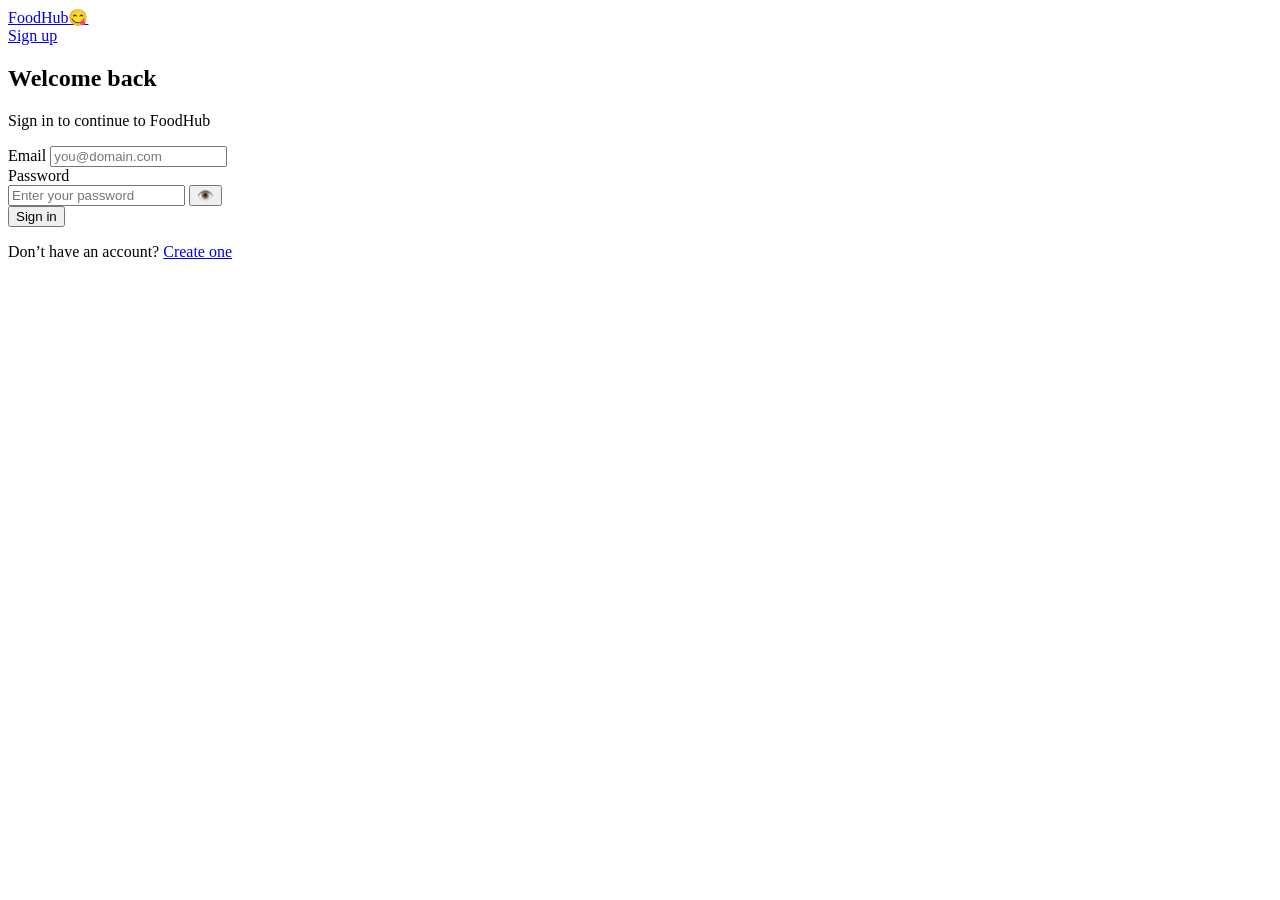
==== food-system/src/main/resources/templates/login.html @ 08680e71 "Added Authentication" ====
<!doctype html>
<html lang="en">
<head>
  <meta charset="utf-8">
  <meta name="viewport" content="width=device-width,initial-scale=1">
  <title>FoodHub😋 — Login</title>
  <link rel="stylesheet" href="styles.css">
</head>
<body>
  <nav class="navbar">
    <div class="container nav-inner">
      <a class="logo" href="login.html">FoodHub😋</a>
      <div class="nav-links">
        <a href="signup.html" class="btn btn-ghost">Sign up</a>
      </div>
    </div>
  </nav>

  <main class="auth-page">
    <div class="auth-card">
      <h2>Welcome back</h2>
      <p class="muted">Sign in to continue to FoodHub</p>

      <form id="loginForm" novalidate>
        <div class="field">
          <label for="loginEmail">Email</label>
          <input id="loginEmail" name="email" type="email" placeholder="you@domain.com" required>
          <small class="error" data-for="loginEmail"></small>
        </div>

        <div class="field">
          <label for="loginPassword">Password</label>
          <div class="password-wrap">
            <input id="loginPassword" name="password" type="password" placeholder="Enter your password" required>
            <button type="button" class="toggle-pw" aria-label="Show password">👁️</button>
          </div>
          <small class="error" data-for="loginPassword"></small>
        </div>

        <div class="field actions">
          <button id="loginBtn" class="btn btn-primary" type="submit">Sign in</button>
        </div>

        <p class="muted center">
          Don’t have an account?
          <a href="signup.html">Create one</a>
        </p>
      </form>
    </div>
  </main>

  <script src="script.js"></script>
</body>
</html>
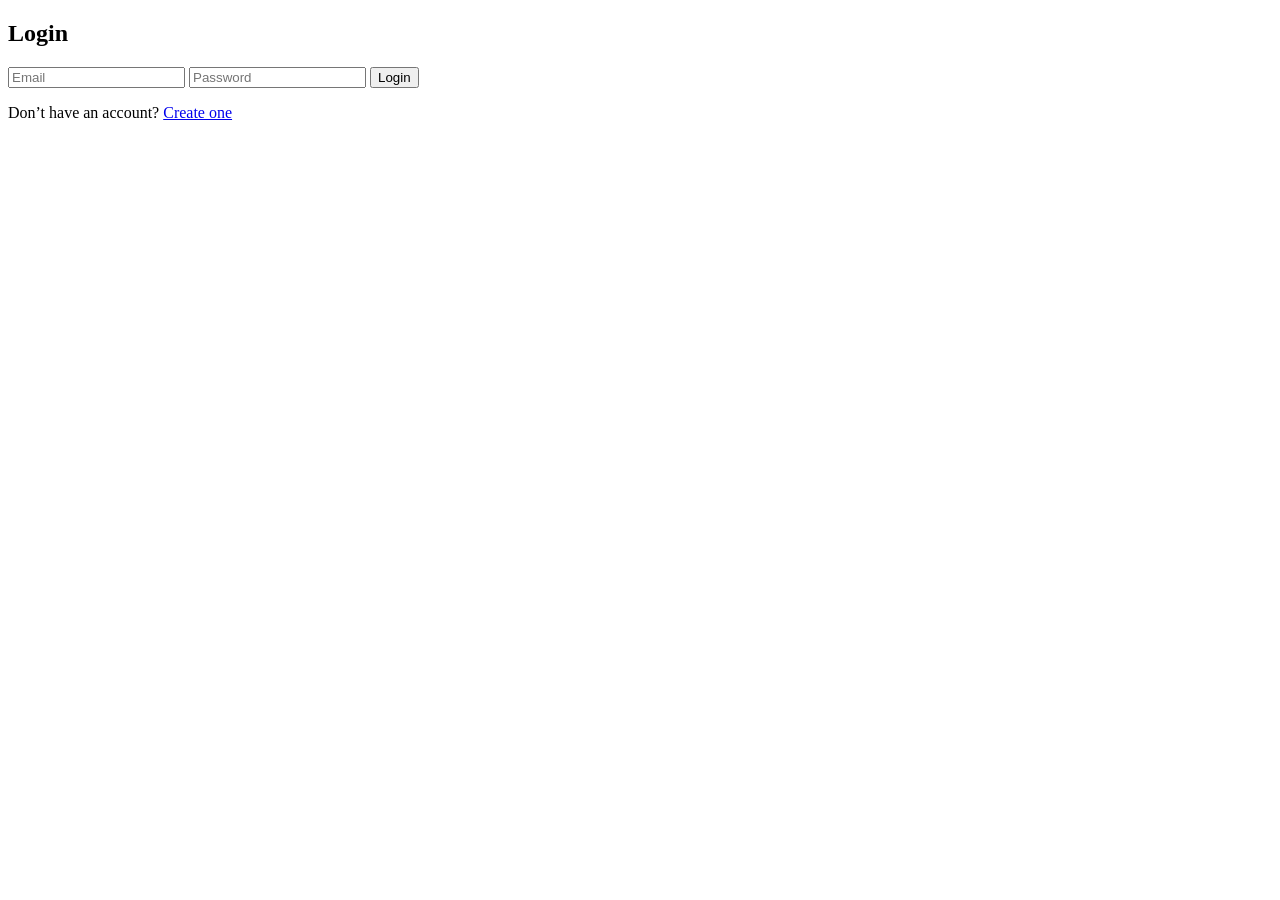
==== commit 4c808093: "Authentication integrated" ====
--- a/food-system/src/main/resources/templates/login.html
+++ b/food-system/src/main/resources/templates/login.html
@@ -1,54 +1,25 @@
-<!doctype html>
+<!DOCTYPE html>
 <html lang="en">
 <head>
-  <meta charset="utf-8">
-  <meta name="viewport" content="width=device-width,initial-scale=1">
-  <title>FoodHub😋 — Login</title>
-  <link rel="stylesheet" href="styles.css">
+  <meta charset="UTF-8">
+  <title>Login</title>
+  <link rel="stylesheet" href="style.css">
+  <script defer src="script.js"></script>
 </head>
 <body>
-  <nav class="navbar">
-    <div class="container nav-inner">
-      <a class="logo" href="login.html">FoodHub😋</a>
-      <div class="nav-links">
-        <a href="signup.html" class="btn btn-ghost">Sign up</a>
-      </div>
-    </div>
-  </nav>
 
-  <main class="auth-page">
-    <div class="auth-card">
-      <h2>Welcome back</h2>
-      <p class="muted">Sign in to continue to FoodHub</p>
+  <div class="container">
+    <h2>Login</h2>
 
-      <form id="loginForm" novalidate>
-        <div class="field">
-          <label for="loginEmail">Email</label>
-          <input id="loginEmail" name="email" type="email" placeholder="you@domain.com" required>
-          <small class="error" data-for="loginEmail"></small>
-        </div>
+    <form id="loginForm">
+      <input type="email" id="loginEmail" placeholder="Email" required>
+      <input type="password" id="loginPassword" placeholder="Password" required>
 
-        <div class="field">
-          <label for="loginPassword">Password</label>
-          <div class="password-wrap">
-            <input id="loginPassword" name="password" type="password" placeholder="Enter your password" required>
-            <button type="button" class="toggle-pw" aria-label="Show password">👁️</button>
-          </div>
-          <small class="error" data-for="loginPassword"></small>
-        </div>
+      <button type="submit">Login</button>
+    </form>
 
-        <div class="field actions">
-          <button id="loginBtn" class="btn btn-primary" type="submit">Sign in</button>
-        </div>
+    <p>Don’t have an account? <a href="register.html">Create one</a></p>
+  </div>
 
-        <p class="muted center">
-          Don’t have an account?
-          <a href="signup.html">Create one</a>
-        </p>
-      </form>
-    </div>
-  </main>
-
-  <script src="script.js"></script>
 </body>
 </html>
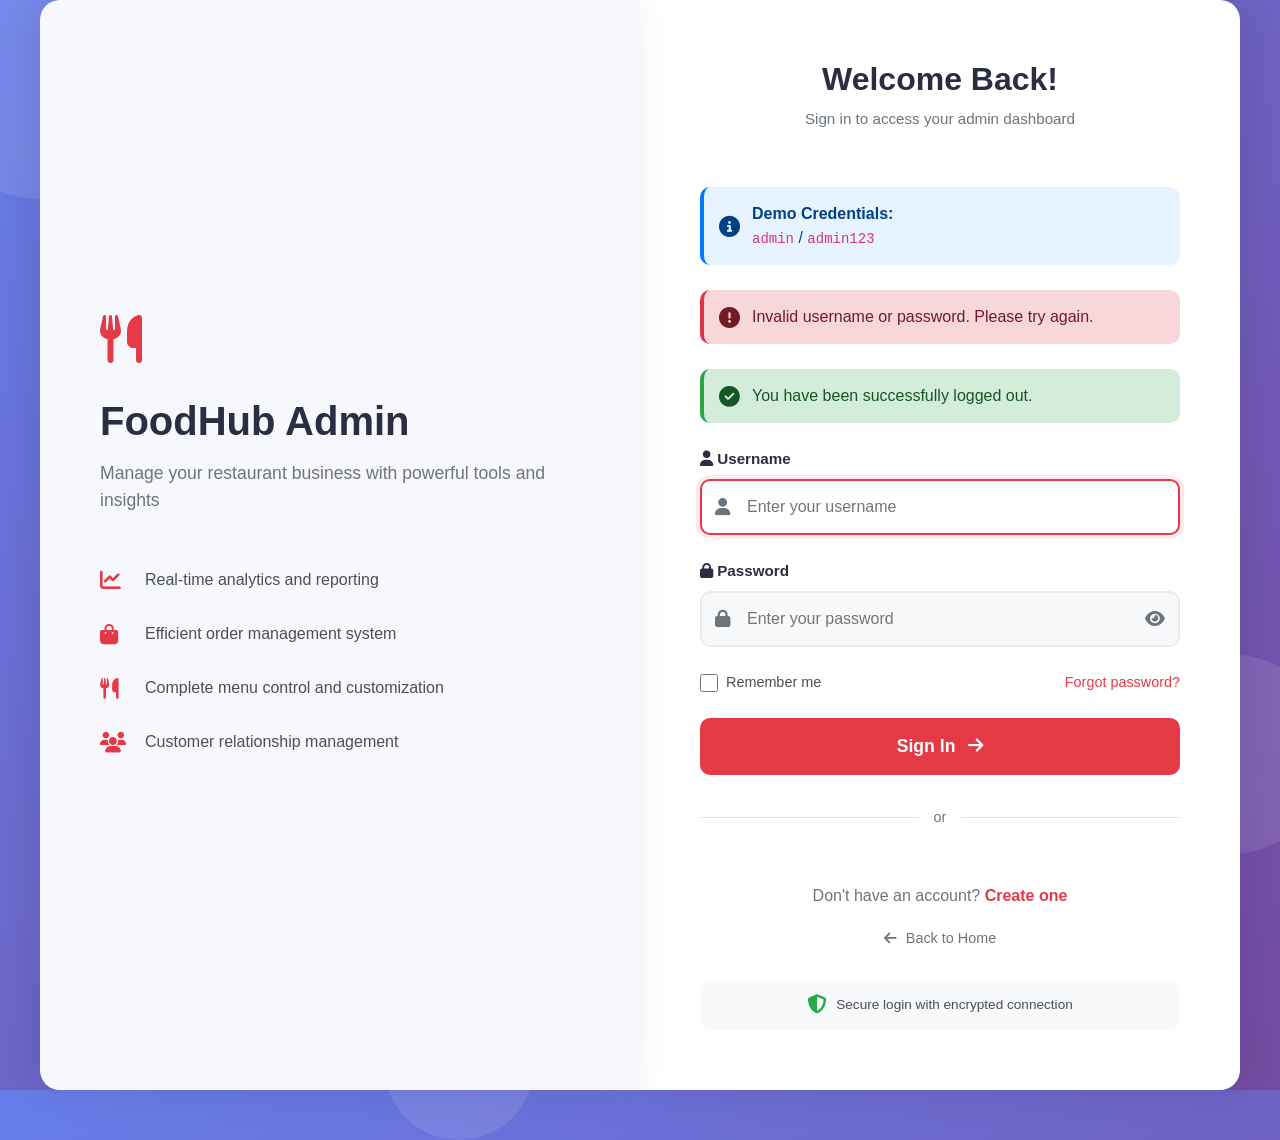
==== commit e4243e69: "Chnages to admin and menu management system by issa and cedric" ====
--- a/food-system/src/main/resources/templates/login.html
+++ b/food-system/src/main/resources/templates/login.html
@@ -1,25 +1,657 @@
-<!DOCTYPE html>
-<html lang="en">
+<!doctype html>
+<html lang="en" xmlns:th="http://www.thymeleaf.org">
 <head>
-  <meta charset="UTF-8">
-  <title>Login</title>
-  <link rel="stylesheet" href="style.css">
-  <script defer src="script.js"></script>
+  <meta charset="utf-8">
+  <meta name="viewport" content="width=device-width,initial-scale=1">
+  <title>FoodHub — Admin Login</title>
+  <link href="https://cdn.jsdelivr.net/npm/bootstrap@5.3.2/dist/css/bootstrap.min.css" rel="stylesheet">
+  <link href="https://cdnjs.cloudflare.com/ajax/libs/font-awesome/6.4.0/css/all.min.css" rel="stylesheet">
+  <style>
+    :root {
+      --primary-red: #e63946;
+      --primary-dark: #2b2d42;
+      --gradient-start: #667eea;
+      --gradient-end: #764ba2;
+    }
+
+    * {
+      margin: 0;
+      padding: 0;
+      box-sizing: border-box;
+    }
+
+    body {
+      font-family: 'Segoe UI', Tahoma, Geneva, Verdana, sans-serif;
+      min-height: 100vh;
+      display: flex;
+      background: linear-gradient(135deg, var(--gradient-start) 0%, var(--gradient-end) 100%);
+      position: relative;
+      overflow: hidden;
+    }
+
+    /* Animated background shapes */
+    .bg-shape {
+      position: absolute;
+      border-radius: 50%;
+      background: rgba(255, 255, 255, 0.1);
+      animation: float 20s infinite ease-in-out;
+    }
+
+    .shape1 {
+      width: 300px;
+      height: 300px;
+      top: -100px;
+      left: -100px;
+      animation-delay: 0s;
+    }
+
+    .shape2 {
+      width: 200px;
+      height: 200px;
+      top: 60%;
+      right: -50px;
+      animation-delay: 5s;
+    }
+
+    .shape3 {
+      width: 150px;
+      height: 150px;
+      bottom: -50px;
+      left: 30%;
+      animation-delay: 10s;
+    }
+
+    @keyframes float {
+      0%, 100% { transform: translateY(0) rotate(0deg); }
+      50% { transform: translateY(-30px) rotate(180deg); }
+    }
+
+    .login-container {
+      display: flex;
+      width: 100%;
+      max-width: 1200px;
+      margin: auto;
+      position: relative;
+      z-index: 10;
+    }
+
+    /* Left panel - Branding */
+    .brand-panel {
+      flex: 1;
+      background: rgba(255, 255, 255, 0.95);
+      backdrop-filter: blur(10px);
+      padding: 60px;
+      display: flex;
+      flex-direction: column;
+      justify-content: center;
+      border-radius: 20px 0 0 20px;
+      box-shadow: -10px 0 40px rgba(0, 0, 0, 0.1);
+    }
+
+    .brand-logo {
+      font-size: 3rem;
+      color: var(--primary-red);
+      margin-bottom: 20px;
+      animation: slideInLeft 0.8s ease-out;
+    }
+
+    .brand-title {
+      font-size: 2.5rem;
+      font-weight: 700;
+      color: var(--primary-dark);
+      margin-bottom: 15px;
+      animation: slideInLeft 0.8s ease-out 0.1s backwards;
+    }
+
+    .brand-subtitle {
+      font-size: 1.1rem;
+      color: #6c757d;
+      margin-bottom: 40px;
+      animation: slideInLeft 0.8s ease-out 0.2s backwards;
+    }
+
+    .features-list {
+      list-style: none;
+      padding: 0;
+    }
+
+    .features-list li {
+      padding: 15px 0;
+      display: flex;
+      align-items: center;
+      font-size: 1rem;
+      color: #495057;
+      animation: slideInLeft 0.8s ease-out backwards;
+    }
+
+    .features-list li:nth-child(1) { animation-delay: 0.3s; }
+    .features-list li:nth-child(2) { animation-delay: 0.4s; }
+    .features-list li:nth-child(3) { animation-delay: 0.5s; }
+    .features-list li:nth-child(4) { animation-delay: 0.6s; }
+
+    .features-list i {
+      color: var(--primary-red);
+      margin-right: 15px;
+      font-size: 1.3rem;
+      width: 30px;
+    }
+
+    @keyframes slideInLeft {
+      from {
+        opacity: 0;
+        transform: translateX(-30px);
+      }
+      to {
+        opacity: 1;
+        transform: translateX(0);
+      }
+    }
+
+    /* Right panel - Login form */
+    .login-panel {
+      flex: 1;
+      background: white;
+      padding: 60px;
+      display: flex;
+      flex-direction: column;
+      justify-content: center;
+      border-radius: 0 20px 20px 0;
+      box-shadow: 10px 0 40px rgba(0, 0, 0, 0.1);
+      animation: slideInRight 0.8s ease-out;
+    }
+
+    @keyframes slideInRight {
+      from {
+        opacity: 0;
+        transform: translateX(30px);
+      }
+      to {
+        opacity: 1;
+        transform: translateX(0);
+      }
+    }
+
+    .login-header {
+      text-align: center;
+      margin-bottom: 40px;
+    }
+
+    .login-header h2 {
+      font-size: 2rem;
+      font-weight: 700;
+      color: var(--primary-dark);
+      margin-bottom: 10px;
+    }
+
+    .login-header p {
+      color: #6c757d;
+      font-size: 0.95rem;
+    }
+
+    .alert-custom {
+      padding: 15px;
+      border-radius: 10px;
+      margin-bottom: 25px;
+      display: flex;
+      align-items: center;
+      animation: slideDown 0.4s ease-out;
+    }
+
+    @keyframes slideDown {
+      from {
+        opacity: 0;
+        transform: translateY(-10px);
+      }
+      to {
+        opacity: 1;
+        transform: translateY(0);
+      }
+    }
+
+    .alert-info {
+      background: #e7f3ff;
+      color: #004085;
+      border-left: 4px solid #007bff;
+    }
+
+    .alert-danger {
+      background: #f8d7da;
+      color: #721c24;
+      border-left: 4px solid #dc3545;
+    }
+
+    .alert-success {
+      background: #d4edda;
+      color: #155724;
+      border-left: 4px solid #28a745;
+    }
+
+    .alert-custom i {
+      font-size: 1.3rem;
+      margin-right: 12px;
+    }
+
+    .form-group {
+      margin-bottom: 25px;
+      position: relative;
+    }
+
+    .form-group label {
+      display: block;
+      margin-bottom: 8px;
+      color: var(--primary-dark);
+      font-weight: 600;
+      font-size: 0.95rem;
+    }
+
+    .input-wrapper {
+      position: relative;
+    }
+
+    .input-icon {
+      position: absolute;
+      left: 15px;
+      top: 50%;
+      transform: translateY(-50%);
+      color: #6c757d;
+      font-size: 1.1rem;
+    }
+
+    .form-control-custom {
+      width: 100%;
+      padding: 14px 15px 14px 45px;
+      border: 2px solid #e9ecef;
+      border-radius: 10px;
+      font-size: 1rem;
+      transition: all 0.3s ease;
+      background: #f8f9fa;
+    }
+
+    .form-control-custom:focus {
+      outline: none;
+      border-color: var(--primary-red);
+      background: white;
+      box-shadow: 0 0 0 4px rgba(230, 57, 70, 0.1);
+    }
+
+    .password-toggle {
+      position: absolute;
+      right: 15px;
+      top: 50%;
+      transform: translateY(-50%);
+      background: none;
+      border: none;
+      color: #6c757d;
+      cursor: pointer;
+      font-size: 1.1rem;
+      transition: color 0.3s;
+    }
+
+    .password-toggle:hover {
+      color: var(--primary-red);
+    }
+
+    .form-options {
+      display: flex;
+      justify-content: space-between;
+      align-items: center;
+      margin-bottom: 25px;
+    }
+
+    .remember-me {
+      display: flex;
+      align-items: center;
+      font-size: 0.9rem;
+      color: #495057;
+    }
+
+    .remember-me input {
+      margin-right: 8px;
+      width: 18px;
+      height: 18px;
+      cursor: pointer;
+    }
+
+    .forgot-link {
+      font-size: 0.9rem;
+      color: var(--primary-red);
+      text-decoration: none;
+      transition: color 0.3s;
+    }
+
+    .forgot-link:hover {
+      color: #c1121f;
+      text-decoration: underline;
+    }
+
+    .btn-login {
+      width: 100%;
+      padding: 15px;
+      background: var(--primary-red);
+      color: white;
+      border: none;
+      border-radius: 10px;
+      font-size: 1.1rem;
+      font-weight: 600;
+      cursor: pointer;
+      transition: all 0.3s ease;
+      position: relative;
+      overflow: hidden;
+    }
+
+    .btn-login:hover {
+      background: #c1121f;
+      transform: translateY(-2px);
+      box-shadow: 0 10px 25px rgba(230, 57, 70, 0.3);
+    }
+
+    .btn-login:active {
+      transform: translateY(0);
+    }
+
+    .btn-login i {
+      margin-left: 8px;
+      transition: transform 0.3s;
+    }
+
+    .btn-login:hover i {
+      transform: translateX(5px);
+    }
+
+    .divider {
+      text-align: center;
+      margin: 30px 0;
+      position: relative;
+    }
+
+    .divider::before {
+      content: '';
+      position: absolute;
+      left: 0;
+      top: 50%;
+      width: 100%;
+      height: 1px;
+      background: #dee2e6;
+    }
+
+    .divider span {
+      position: relative;
+      background: white;
+      padding: 0 15px;
+      color: #6c757d;
+      font-size: 0.9rem;
+    }
+
+    .signup-link {
+      text-align: center;
+      margin-top: 25px;
+      color: #6c757d;
+    }
+
+    .signup-link a {
+      color: var(--primary-red);
+      text-decoration: none;
+      font-weight: 600;
+      transition: color 0.3s;
+    }
+
+    .signup-link a:hover {
+      color: #c1121f;
+      text-decoration: underline;
+    }
+
+    .back-home {
+      display: inline-block;
+      margin-top: 20px;
+      color: #6c757d;
+      text-decoration: none;
+      font-size: 0.9rem;
+      transition: all 0.3s;
+    }
+
+    .back-home:hover {
+      color: var(--primary-red);
+      transform: translateX(-5px);
+    }
+
+    .back-home i {
+      margin-right: 5px;
+    }
+
+    /* Security badge */
+    .security-badge {
+      display: flex;
+      align-items: center;
+      justify-content: center;
+      margin-top: 30px;
+      padding: 15px;
+      background: #f8f9fa;
+      border-radius: 10px;
+    }
+
+    .security-badge i {
+      color: #28a745;
+      margin-right: 10px;
+      font-size: 1.2rem;
+    }
+
+    .security-badge span {
+      color: #495057;
+      font-size: 0.85rem;
+    }
+
+    /* Responsive */
+    @media (max-width: 992px) {
+      .brand-panel {
+        display: none;
+      }
+
+      .login-panel {
+        border-radius: 20px;
+      }
+
+      .login-container {
+        max-width: 500px;
+        margin: 20px;
+      }
+    }
+
+    @media (max-width: 576px) {
+      .login-panel {
+        padding: 30px 20px;
+      }
+
+      .brand-title {
+        font-size: 2rem;
+      }
+    }
+  </style>
 </head>
 <body>
-
-  <div class="container">
-    <h2>Login</h2>
-
-    <form id="loginForm">
-      <input type="email" id="loginEmail" placeholder="Email" required>
-      <input type="password" id="loginPassword" placeholder="Password" required>
-
-      <button type="submit">Login</button>
+<div class="bg-shape shape1"></div>
+<div class="bg-shape shape2"></div>
+<div class="bg-shape shape3"></div>
+
+<div class="login-container">
+  <!-- Left Brand Panel -->
+  <div class="brand-panel">
+    <div class="brand-logo">
+      <i class="fas fa-utensils"></i>
+    </div>
+    <h1 class="brand-title">FoodHub Admin</h1>
+    <p class="brand-subtitle">Manage your restaurant business with powerful tools and insights</p>
+
+    <ul class="features-list">
+      <li>
+        <i class="fas fa-chart-line"></i>
+        <span>Real-time analytics and reporting</span>
+      </li>
+      <li>
+        <i class="fas fa-shopping-bag"></i>
+        <span>Efficient order management system</span>
+      </li>
+      <li>
+        <i class="fas fa-utensils"></i>
+        <span>Complete menu control and customization</span>
+      </li>
+      <li>
+        <i class="fas fa-users"></i>
+        <span>Customer relationship management</span>
+      </li>
+    </ul>
+  </div>
+
+  <!-- Right Login Panel -->
+  <div class="login-panel">
+    <div class="login-header">
+      <h2>Welcome Back!</h2>
+      <p>Sign in to access your admin dashboard</p>
+    </div>
+
+    <!-- Admin Credentials Info -->
+    <div class="alert-custom alert-info">
+      <i class="fas fa-info-circle"></i>
+      <div>
+        <strong>Demo Credentials:</strong><br>
+        <code>admin</code> / <code>admin123</code>
+      </div>
+    </div>
+
+    <!-- Error Message (if any) -->
+    <div th:if="${param.error}" class="alert-custom alert-danger">
+      <i class="fas fa-exclamation-circle"></i>
+      <span>Invalid username or password. Please try again.</span>
+    </div>
+
+    <!-- Logout Success Message -->
+    <div th:if="${param.logout}" class="alert-custom alert-success">
+      <i class="fas fa-check-circle"></i>
+      <span>You have been successfully logged out.</span>
+    </div>
+
+    <!-- Login Form -->
+    <form th:action="@{/login}" method="post" novalidate>
+      <div class="form-group">
+        <label for="username">
+          <i class="fas fa-user"></i> Username
+        </label>
+        <div class="input-wrapper">
+          <i class="input-icon fas fa-user"></i>
+          <input
+                  type="text"
+                  id="username"
+                  name="username"
+                  class="form-control-custom"
+                  placeholder="Enter your username"
+                  required
+                  autofocus
+          >
+        </div>
+      </div>
+
+      <div class="form-group">
+        <label for="password">
+          <i class="fas fa-lock"></i> Password
+        </label>
+        <div class="input-wrapper">
+          <i class="input-icon fas fa-lock"></i>
+          <input
+                  type="password"
+                  id="password"
+                  name="password"
+                  class="form-control-custom"
+                  placeholder="Enter your password"
+                  required
+          >
+          <button type="button" class="password-toggle" onclick="togglePassword()">
+            <i class="fas fa-eye" id="toggleIcon"></i>
+          </button>
+        </div>
+      </div>
+
+      <div class="form-options">
+        <label class="remember-me">
+          <input type="checkbox" name="remember">
+          <span>Remember me</span>
+        </label>
+        <a href="#" class="forgot-link">Forgot password?</a>
+      </div>
+
+      <button type="submit" class="btn-login">
+        Sign In
+        <i class="fas fa-arrow-right"></i>
+      </button>
     </form>
 
-    <p>Don’t have an account? <a href="register.html">Create one</a></p>
+    <div class="divider">
+      <span>or</span>
+    </div>
+
+    <div class="signup-link">
+      Don't have an account? <a href="/signup">Create one</a>
+    </div>
+
+    <div class="text-center">
+      <a href="/" class="back-home">
+        <i class="fas fa-arrow-left"></i> Back to Home
+      </a>
+    </div>
+
+    <div class="security-badge">
+      <i class="fas fa-shield-alt"></i>
+      <span>Secure login with encrypted connection</span>
+    </div>
   </div>
-
+</div>
+
+<script>
+  function togglePassword() {
+    const passwordInput = document.getElementById('password');
+    const toggleIcon = document.getElementById('toggleIcon');
+
+    if (passwordInput.type === 'password') {
+      passwordInput.type = 'text';
+      toggleIcon.classList.remove('fa-eye');
+      toggleIcon.classList.add('fa-eye-slash');
+    } else {
+      passwordInput.type = 'password';
+      toggleIcon.classList.remove('fa-eye-slash');
+      toggleIcon.classList.add('fa-eye');
+    }
+  }
+
+  // Add ripple effect to button
+  document.querySelector('.btn-login').addEventListener('click', function(e) {
+    const ripple = document.createElement('span');
+    ripple.style.position = 'absolute';
+    ripple.style.borderRadius = '50%';
+    ripple.style.background = 'rgba(255, 255, 255, 0.6)';
+    ripple.style.width = ripple.style.height = '100px';
+    ripple.style.left = e.clientX - this.offsetLeft - 50 + 'px';
+    ripple.style.top = e.clientY - this.offsetTop - 50 + 'px';
+    ripple.style.animation = 'ripple 0.6s ease-out';
+    this.appendChild(ripple);
+
+    setTimeout(() => ripple.remove(), 600);
+  });
+
+  // Add CSS for ripple animation
+  const style = document.createElement('style');
+  style.textContent = `
+      @keyframes ripple {
+        from {
+          transform: scale(0);
+          opacity: 1;
+        }
+        to {
+          transform: scale(2);
+          opacity: 0;
+        }
+      }
+    `;
+  document.head.appendChild(style);
+</script>
+
+<script src="https://cdn.jsdelivr.net/npm/bootstrap@5.3.2/dist/js/bootstrap.bundle.min.js"></script>
 </body>
-</html>
+</html>
